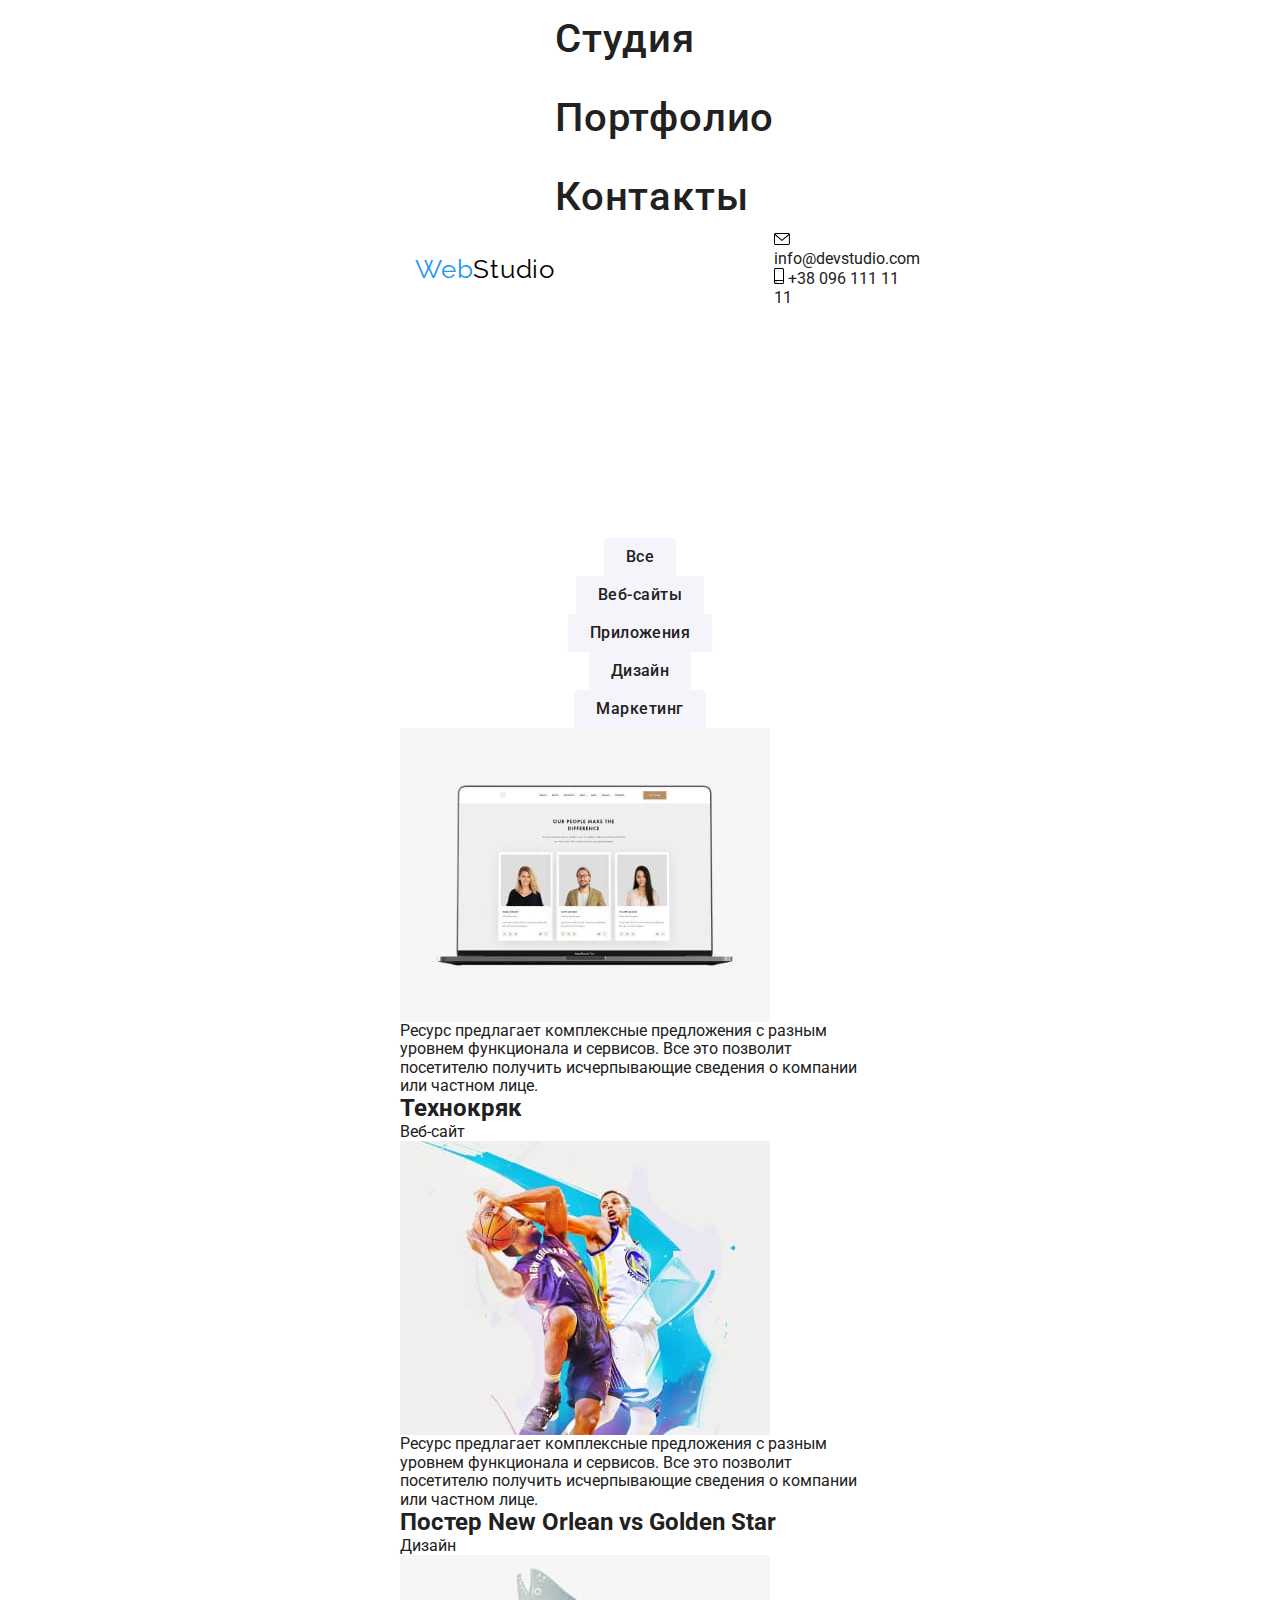
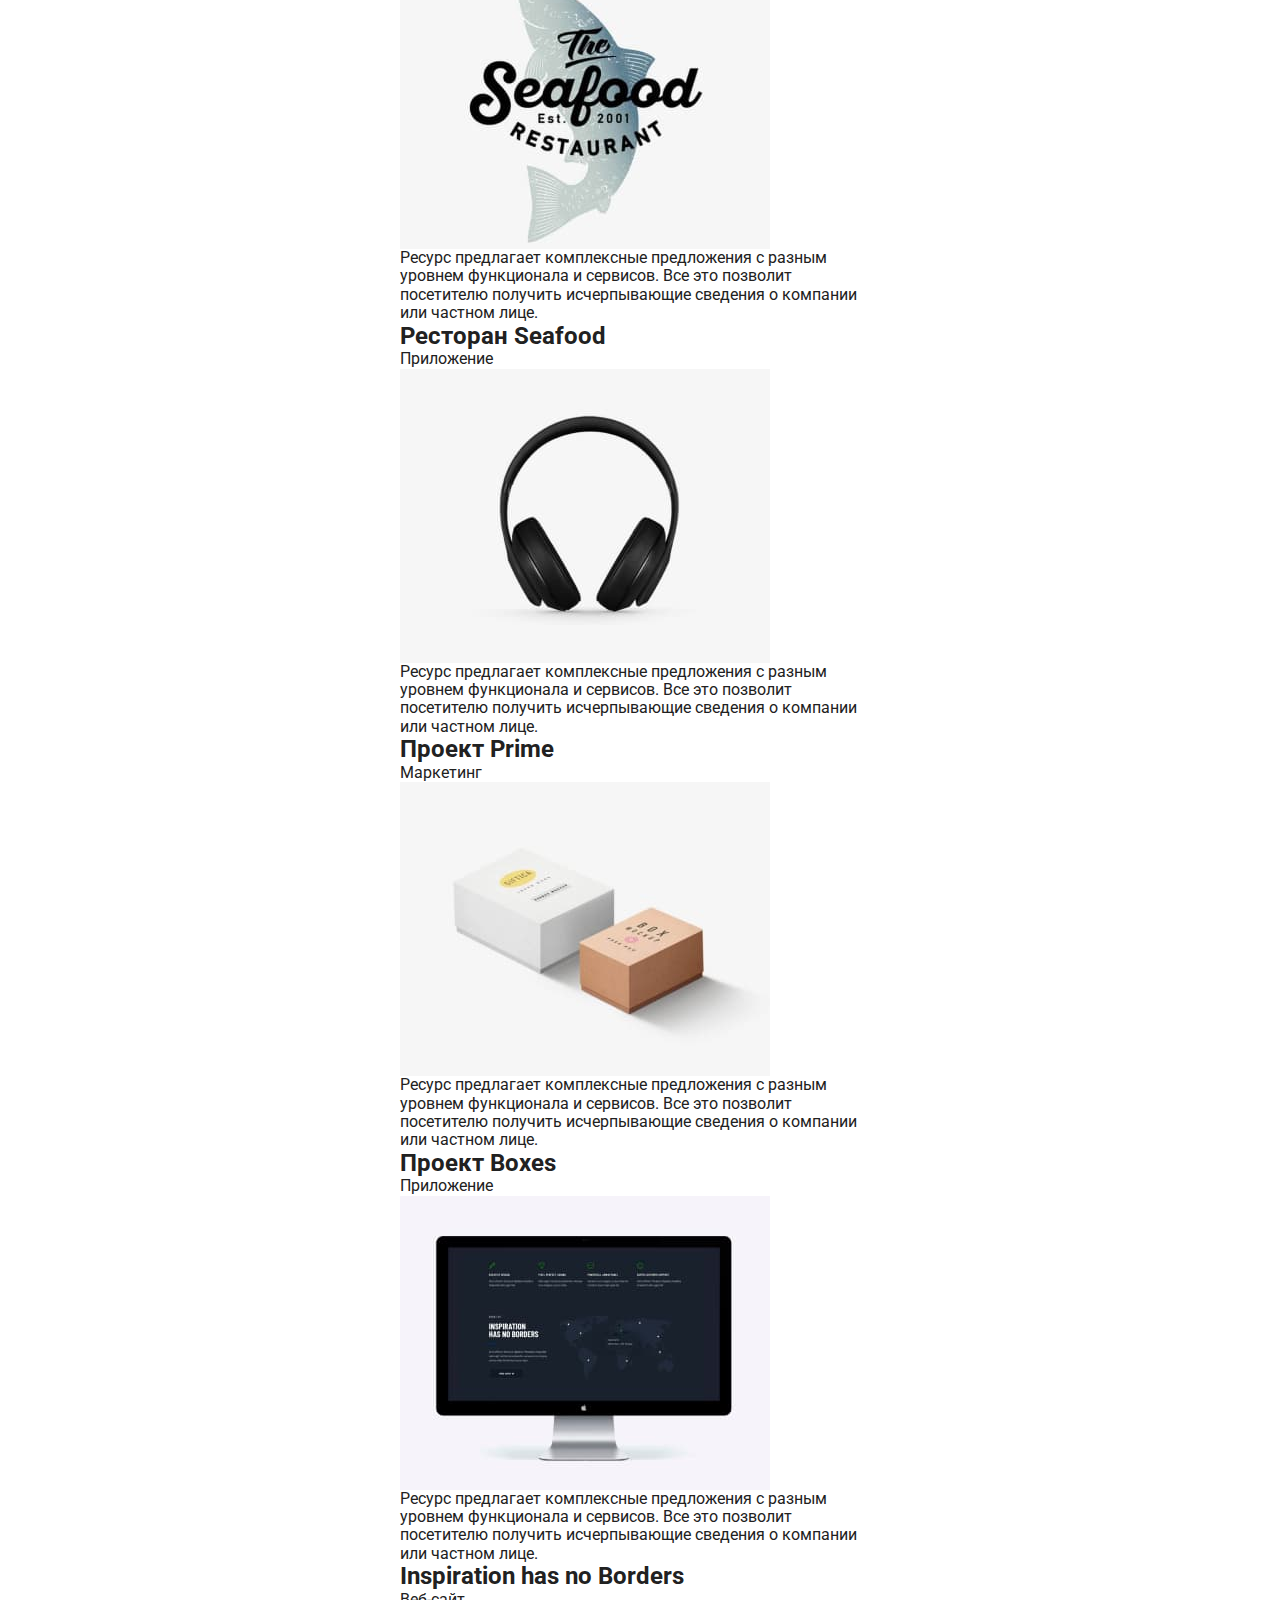
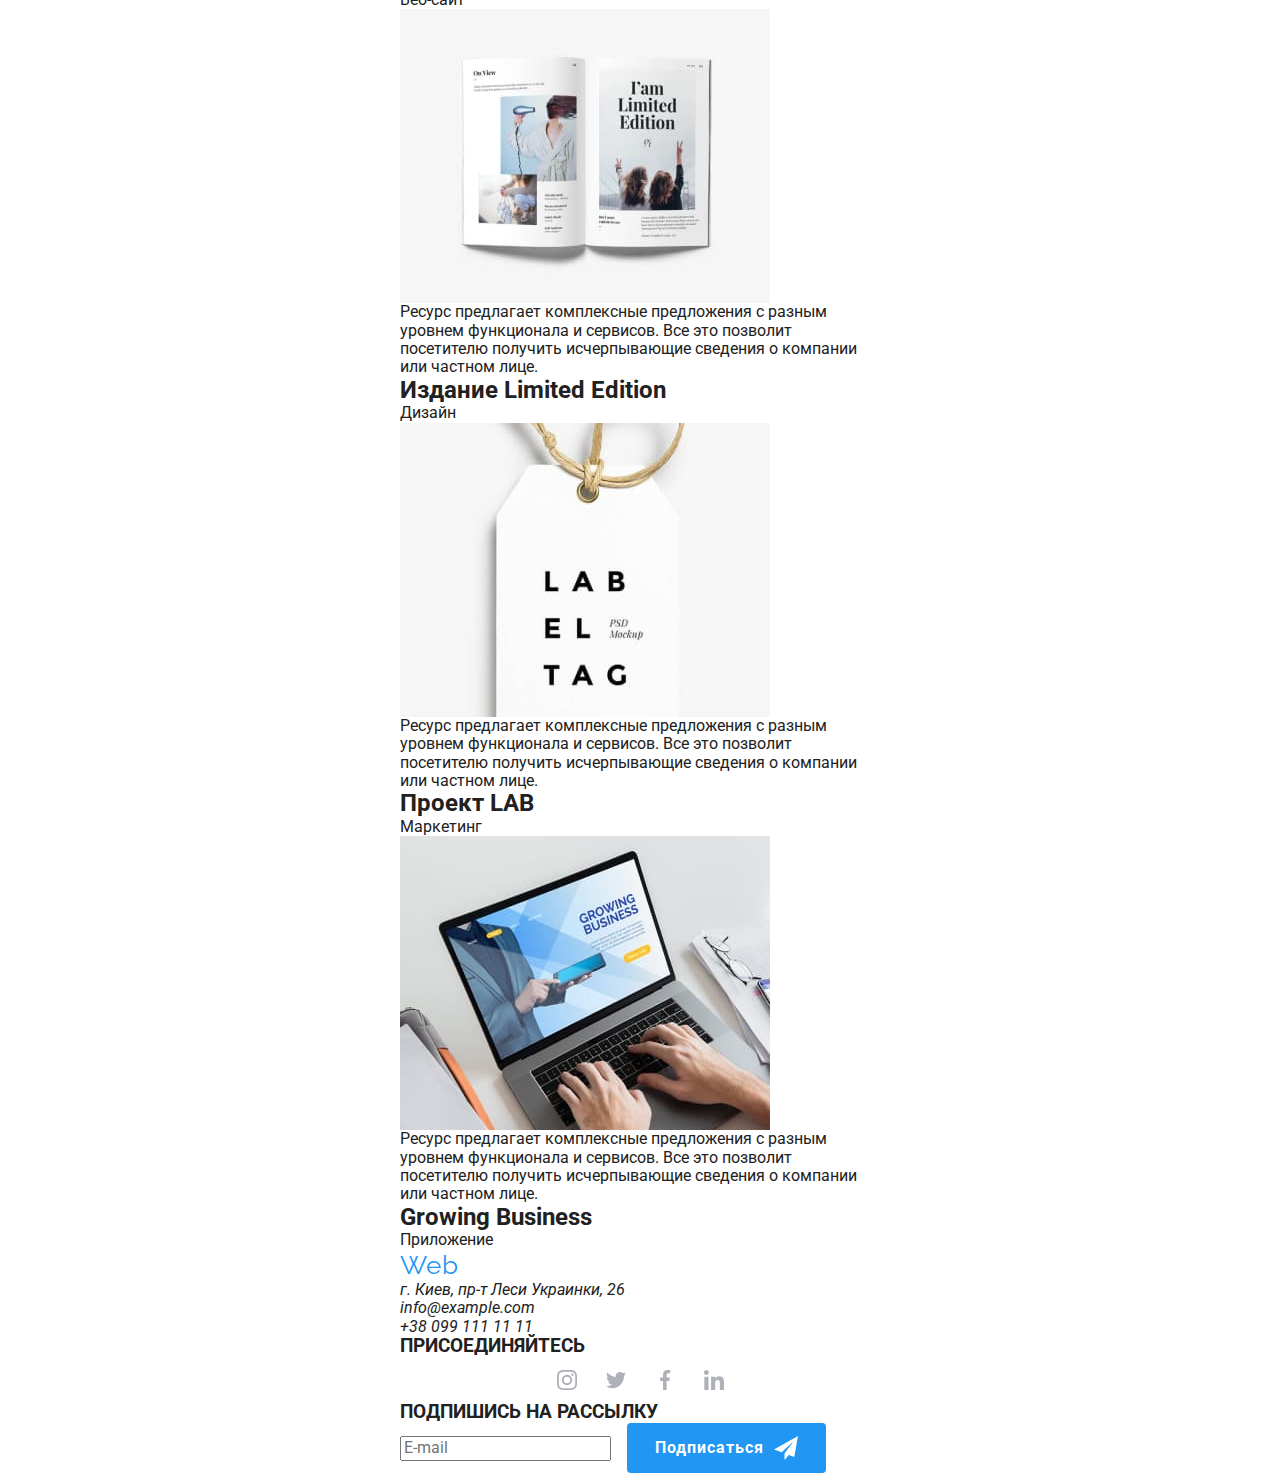
==== portfolio.html @ 907aae22 "Скопированы фалы из дз 7" ====
<!DOCTYPE html>
<html lang="en">

<head>
  <meta charset="UTF-8" />
  <meta http-equiv="X-UA-Compatible" content="IE=edge" />
  <meta name="viewport" content="width=device-width, initial-scale=1.0" />
  <title>Document</title>
  <link rel="preconnect" href="https://fonts.googleapis.com" />
  <link rel="preconnect" href="https://fonts.gstatic.com" crossorigin />
  <link href="https://fonts.googleapis.com/css2?family=Raleway:wght@700&family=Roboto:wght@400;500;700;900&display=swap"
    rel="stylesheet" />
  <link rel="stylesheet"
    href="https://cdnjs.cloudflare.com/ajax/libs/modern-normalize/1.1.0/modern-normalize.min.css" />
  <link rel="stylesheet" href="./css/main.min.css" />
</head>

<body>
  <header class="header">
    <div class="header__container container">
      <a href="" class="logo header__logo">Web<span class="logo__studio">Studio</span></a>
      <nav class="main-nav">
        <ul class="main-nav__list">
          <li class="main-nav__item">
            <a class="main-nav__link" href="./index.html">Студия</a>
          </li>
          <li class="main-nav__item">
            <a class="main-nav__link main-nav__link--current" href="">Портфолио</a>
          </li>
          <li class="main-nav__item">
            <a class="main-nav__link" href="">Контакты</a>
          </li>
        </ul>
      </nav>

      <ul class="header-contact">
        <li class="header-contact__item">
          <a href="mailto:info@devstudio.com" class="header-contact__link">
            <svg class="header-contact__icon" width="16" height="12">
              <use href="./images/symbol-defs.svg#icon-letter"></use>
            </svg>
            info@devstudio.com</a>
        </li>
        <li class="header-contact__item">
          <a href="tel:+380961111111" class="header-contact__link"><svg class="header-contact__icon" width="10"
              height="16">
              <use href="./images/symbol-defs.svg#icon-phone"></use>
            </svg>
            +38 096 111 11 11</a>
        </li>
      </ul>
    </div>
  </header>
  <main>
    <!-- Секция проекты -->
    <section class="projects">
      <div class="container">
        <ul class="projects__filter">
          <li class="filter__item">
            <button class="filter__button button">Все</button>
          </li>
          <li class="filter__item">
            <button class="filter__button button">Веб-сайты</button>
          </li>
          <li class="filter__item">
            <button class="filter__button button">Приложения</button>
          </li>
          <li class="filter__item">
            <button class="filter__button button">Дизайн</button>
          </li>
          <li class="filter__item">
            <button class="filter__button button">Маркетинг</button>
          </li>
        </ul>
        <ul class="projects__list">
          <li class="projects__card">
            <div class="projects__box-image">
              <img src="./images/img.jpg" alt="карточки на ноутбуке" />
              <div class="projects__hidden-box">
                <p class="projects__hidden-text">
                  Ресурс предлагает комплексные предложения с разным уровнем
                  функционала и сервисов. Все это позволит посетителю получить
                  исчерпывающие сведения о компании или частном лице.
                </p>
              </div>
            </div>
            <div class="projects__box-descriptions">
              <h2 class="projects__title">Технокряк</h2>
              <p class="projects__text">Веб-сайт</p>
            </div>
          </li>
          <li class="projects__card">
            <div class="projects__box-image">
              <img src="./images/img-1.jpg" alt="баскетболисты" />
              <div class="projects__hidden-box">
                <p class="projects__hidden-text">
                  Ресурс предлагает комплексные предложения с разным уровнем
                  функционала и сервисов. Все это позволит посетителю получить
                  исчерпывающие сведения о компании или частном лице.
                </p>
              </div>
            </div>
            <div class="projects__box-descriptions">
              <h2 class="projects__title">
                Постер New Orlean vs Golden Star
              </h2>
              <p class="projects__text">Дизайн</p>
            </div>
          </li>
          <li class="projects__card">
            <div class="projects__box-image">
              <img src="./images/img-2.jpg" alt="логотип с рыбой" />
              <div class="projects__hidden-box">
                <p class="projects__hidden-text">
                  Ресурс предлагает комплексные предложения с разным уровнем
                  функционала и сервисов. Все это позволит посетителю получить
                  исчерпывающие сведения о компании или частном лице.
                </p>
              </div>
            </div>
            <div class="projects__box-descriptions">
              <h2 class="projects__title">Ресторан Seafood</h2>
              <p class="projects__text">Приложение</p>
            </div>
          </li>
          <li class="projects__card">
            <div class="projects__box-image">
              <img src="./images/img-3.jpg" alt="наушники" />
              <div class="projects__hidden-box">
                <p class="projects__hidden-text">
                  Ресурс предлагает комплексные предложения с разным уровнем
                  функционала и сервисов. Все это позволит посетителю получить
                  исчерпывающие сведения о компании или частном лице.
                </p>
              </div>
            </div>
            <div class="projects__box-descriptions">
              <h2 class="projects__title">Проект Prime</h2>
              <p class="projects__text">Маркетинг</p>
            </div>
          </li>
          <li class="projects__card">
            <div class="projects__box-image">
              <img src="./images/img-4.jpg" alt="коробочки" />
              <div class="projects__hidden-box">
                <p class="projects__hidden-text">
                  Ресурс предлагает комплексные предложения с разным уровнем
                  функционала и сервисов. Все это позволит посетителю получить
                  исчерпывающие сведения о компании или частном лице.
                </p>
              </div>
            </div>
            <div class="projects__box-descriptions">
              <h2 class="projects__title">Проект Boxes</h2>
              <p class="projects__text">Приложение</p>
            </div>
          </li>
          <li class="projects__card">
            <div class="projects__box-image">
              <img src="./images/img-5.jpg" alt="монитор компьютера" />
              <div class="projects__hidden-box">
                <p class="projects__hidden-text">
                  Ресурс предлагает комплексные предложения с разным уровнем
                  функционала и сервисов. Все это позволит посетителю получить
                  исчерпывающие сведения о компании или частном лице.
                </p>
              </div>
            </div>
            <div class="projects__box-descriptions">
              <h2 class="projects__title">Inspiration has no Borders</h2>
              <p class="projects__text">Веб-сайт</p>
            </div>
          </li>
          <li class="projects__card">
            <div class="projects__box-image">
              <img src="./images/img-6.jpg" alt="журнал" />
              <div class="projects__hidden-box">
                <p class="projects__hidden-text">
                  Ресурс предлагает комплексные предложения с разным уровнем
                  функционала и сервисов. Все это позволит посетителю получить
                  исчерпывающие сведения о компании или частном лице.
                </p>
              </div>
            </div>
            <div class="projects__box-descriptions">
              <h2 class="projects__title">Издание Limited Edition</h2>
              <p class="projects__text">Дизайн</p>
            </div>
          </li>
          <li class="projects__card">
            <div class="projects__box-image">
              <img src="./images/img-7.jpg" alt="кулон" />
              <div class="projects__hidden-box">
                <p class="projects__hidden-text">
                  Ресурс предлагает комплексные предложения с разным уровнем
                  функционала и сервисов. Все это позволит посетителю получить
                  исчерпывающие сведения о компании или частном лице.
                </p>
              </div>
            </div>
            <div class="projects__box-descriptions">
              <h2 class="projects__title">Проект LAB</h2>
              <p class="projects__text">Маркетинг</p>
            </div>
          </li>
          <li class="projects__card">
            <div class="projects__box-image">
              <img src="./images/img-8.jpg" alt="ноутбук" />
              <div class="projects__hidden-box">
                <p class="projects__hidden-text">
                  Ресурс предлагает комплексные предложения с разным уровнем
                  функционала и сервисов. Все это позволит посетителю получить
                  исчерпывающие сведения о компании или частном лице.
                </p>
              </div>
            </div>
            <div class="projects__box-descriptions">
              <h2 class="projects__title">Growing Business</h2>
              <p class="projects__text">Приложение</p>
            </div>
          </li>
        </ul>
      </div>
    </section>
  </main>
  <footer class="footer">
    <div class="footer__container container">
      <div class="adress-block">
        <a href="" class="logo footer__logo">Web<span class="logo__studio">Studio</span></a>
        <address class="footer__address address">
          <ul class="address__list">
            <li class="address__item">
              <a class="address__link-street" href="">г. Киев, пр-т Леси Украинки, 26
              </a>
            </li>
            <li class="address__item">
              <a class="address__link-mail" href="mailto:info@example.com">info@example.com</a>
            </li>
            <li class="address__item">
              <a class="address__link-telephon" href="tel:+38 099 111 11 11">+38 099 111 11 11</a>
            </li>
          </ul>
        </address>
      </div>

      <div class="media-block">
        <h3 class="footer__title">ПРИСОЕДИНЯЙТЕСЬ</h3>
        <ul class="footer__social-media social-media">
          <li class="social-media__item">
            <a href="" class="social-media__link">
              <svg class="social-media__icon">
                <use href="./images/symbol-defs.svg#icon-instagram"></use>
              </svg>
            </a>
          </li>
          <li class="social-media__item">
            <a href="" class="social-media__link">
              <svg class="social-media__icon">
                <use href="./images/symbol-defs.svg#icon-twitter"></use>
              </svg>
            </a>
          </li>
          <li class="social-media__item">
            <a href="" class="social-media__link">
              <svg class="social-media__icon">
                <use href="./images/symbol-defs.svg#icon-facebook"></use>
              </svg>
            </a>
          </li>
          <li class="social-media__item">
            <a href="" class="social-media__link">
              <svg class="social-media__icon">
                <use href="./images/symbol-defs.svg#icon-linkedin"></use>
              </svg>
            </a>
          </li>
        </ul>
      </div>

      <form class="footer__subscription subscription">
        <h3 class="subscription__title">ПОДПИШИСЬ НА РАССЫЛКУ</h3>
        <label>
          <input class="subscription__field" name="mail-footer" type="mail" placeholder="E-mail" />
        </label>
        <button class="footer__button subscription__button button" type="button">
          <span class="button__text">Подписаться</span>
        </button>
      </form>
    </div>
  </footer>
</body>

</html>
---- css/main.min.css ----
h1,h2,h3,p,ul{margin:0;padding:0}ul{list-style-type:none}img{display:block;max-width:100%;height:auto}a{color:currentColor;text-decoration:none}body{font-family:'Roboto', sans-serif;color:#212121;background-color:#fff}.logo{display:block;font-family:'Raleway', sans-serif;color:#2196f3;font-size:26px;line-height:1.2;letter-spacing:0.03em}.header__logo .logo__studio{color:#000}.footer__logo .logo__studio{color:#fff}.button{display:block;-webkit-box-align:center;-ms-flex-align:center;align-items:center;margin-left:auto;margin-right:auto;border:none;border-radius:4px;background-color:#2196f3;color:#fff;font-family:inherit;text-align:center;font-weight:700;font-size:16px;line-height:1.87;letter-spacing:0.06em;cursor:pointer}.hero__button{padding:10px 32px}.footer__button{margin-left:12px;display:inline-block;padding:10px 28px}.footer__button .button__text{display:-webkit-box;display:-ms-flexbox;display:flex;-webkit-box-align:center;-ms-flex-align:center;align-items:center}.footer__button .button__text::after{content:'';width:24px;height:24px;background-image:url(../images/icon-send.svg);background-position:center;background-size:contain;margin-left:10px}.filter__button{padding:6px 22px;background-color:#f5f4fa;color:#212121;font-weight:500;font-size:16px;line-height:1.62;letter-spacing:0.03em;-webkit-transition:color 250ms cubic-bezier(0.4, 0, 0.2, 1),background-color 250ms cubic-bezier(0.4, 0, 0.2, 1);transition:color 250ms cubic-bezier(0.4, 0, 0.2, 1),background-color 250ms cubic-bezier(0.4, 0, 0.2, 1)}.filter__button:hover,.filter__button:focus{background-color:#2196f3;color:#fff;-webkit-box-shadow:0px 3px 1px rgba(0,0,0,0.1),0px 1px 2px rgba(0,0,0,0.08),0px 2px 2px rgba(0,0,0,0.12);box-shadow:0px 3px 1px rgba(0,0,0,0.1),0px 1px 2px rgba(0,0,0,0.08),0px 2px 2px rgba(0,0,0,0.12)}.modal__close-button{position:absolute;top:8px;right:8px;width:30px;height:30px;margin:0;border:none;cursor:pointer;border-radius:50%;background-color:initial;border:1px solid rgba(0,0,0,0.1)}.modal__close-button:hover,.modal__close-button:focus{fill:#2196f3}.modal__close-button .close-button__icon{position:absolute;position:absolute;left:50%;top:50%;-webkit-transform:translate(-50%, -50%);transform:translate(-50%, -50%);fill:var(--black-text-colore);width:11px;height:11px;-webkit-transition:fill 250ms cubic-bezier(0.4, 0, 0.2, 1);transition:fill 250ms cubic-bezier(0.4, 0, 0.2, 1)}.agreement__button{margin:0 auto;margin-top:30px;padding:10px 55px}.social-media{display:-webkit-box;display:-ms-flexbox;display:flex;-webkit-box-pack:center;-ms-flex-pack:center;justify-content:center}.social-media__item:not(:last-child){margin-right:5px}.social-media__link{display:-webkit-box;display:-ms-flexbox;display:flex;width:44px;height:44px;-webkit-box-align:center;-ms-flex-align:center;align-items:center;-webkit-box-pack:center;-ms-flex-pack:center;justify-content:center;border-radius:50%;fill:#afb1b8;-webkit-transition:background-color 250ms cubic-bezier(0.4, 0, 0.2, 1),fill 250ms cubic-bezier(0.4, 0, 0.2, 1);transition:background-color 250ms cubic-bezier(0.4, 0, 0.2, 1),fill 250ms cubic-bezier(0.4, 0, 0.2, 1)}.social-media__link:hover{fill:white;background-color:#2196f3}.social-media__icon{width:20px;height:20px}.footer__social-media .social-media__link{background-color:rgba(255,255,255,0.1)}.footer__social-media .social-media__link:hover{background-color:#2196f3}.container{position:relative;max-width:480px;margin:0 auto}.header__button{position:relative;padding:0;margin:0;display:-webkit-box;display:-ms-flexbox;display:flex;border-radius:0;border:none;background-color:initial;z-index:20}.header__button .button__cross{display:none}.header__button--is-open .button__cross{display:block;position:absolute}.header__button--is-open .button__burger{display:none}.header__container{padding:16px 15px;display:-webkit-box;display:-ms-flexbox;display:flex;-webkit-box-align:center;-ms-flex-align:center;align-items:center;-webkit-box-pack:justify;-ms-flex-pack:justify;justify-content:space-between}.header__menu{position:absolute;background-color:#fff;top:0;left:0;bottom:0;width:100%;height:796px;z-index:10;display:none;padding:48px 40px}.header__menu--is-open{display:block}.main-nav__link{font-weight:500;font-size:40px;line-height:1.17;text-align:center;letter-spacing:0.02em}.main-nav__link:hover{color:#2196f3}.header__contacts{display:-webkit-box;display:-ms-flexbox;display:flex;-webkit-box-orient:vertical;-webkit-box-direction:reverse;-ms-flex-direction:column-reverse;flex-direction:column-reverse}.contacts__item:last-child{font-weight:500;font-size:34px;line-height:1.17;letter-spacing:0.02em;color:#2196f3}.contacts__item:last-child .contacts__icon{display:none}.contacts__item:first-child{margin-top:32px;font-weight:500;font-size:24px;line-height:1.16;letter-spacing:0.02em;color:#757575}.contacts__item:first-child .contacts__icon{display:none}.main-nav__item:not(:last-child){margin-bottom:32px}.main-nav__item:last-child{margin-bottom:302px}.header__media{display:-webkit-box;display:-ms-flexbox;display:flex;-webkit-box-pack:justify;-ms-flex-pack:justify;justify-content:space-between;-ms-flex-wrap:wrap;flex-wrap:wrap}.header__media .media__item{display:-webkit-box;display:-ms-flexbox;display:flex;-webkit-box-align:center;-ms-flex-align:center;align-items:center;margin-top:64px;font-weight:500;font-size:18px;line-height:22px;letter-spacing:0.02em;color:#2196f3}.header__media .media__item::after{display:inline-block;content:'';width:1px;height:22px;background-color:#2196f3;margin-left:10px}.hero__container{background-image:-webkit-gradient(linear, left top, right top, from(rgba(47,48,58,0.4)), to(rgba(47,48,58,0.4))),url(../../images/hero.jpg);background-image:linear-gradient(to right, rgba(47,48,58,0.4), rgba(47,48,58,0.4)),url(../../images/hero.jpg);background-position:center;background-size:cover;background-repeat:no-repeat;padding-bottom:118px}.hero__container .hero__title{padding-top:118px;padding-bottom:30px;font-weight:900;font-size:26px;line-height:42px;text-align:center;letter-spacing:0.06em;text-transform:uppercase;color:#ffffff}
/*# sourceMappingURL=main.min.css.map */
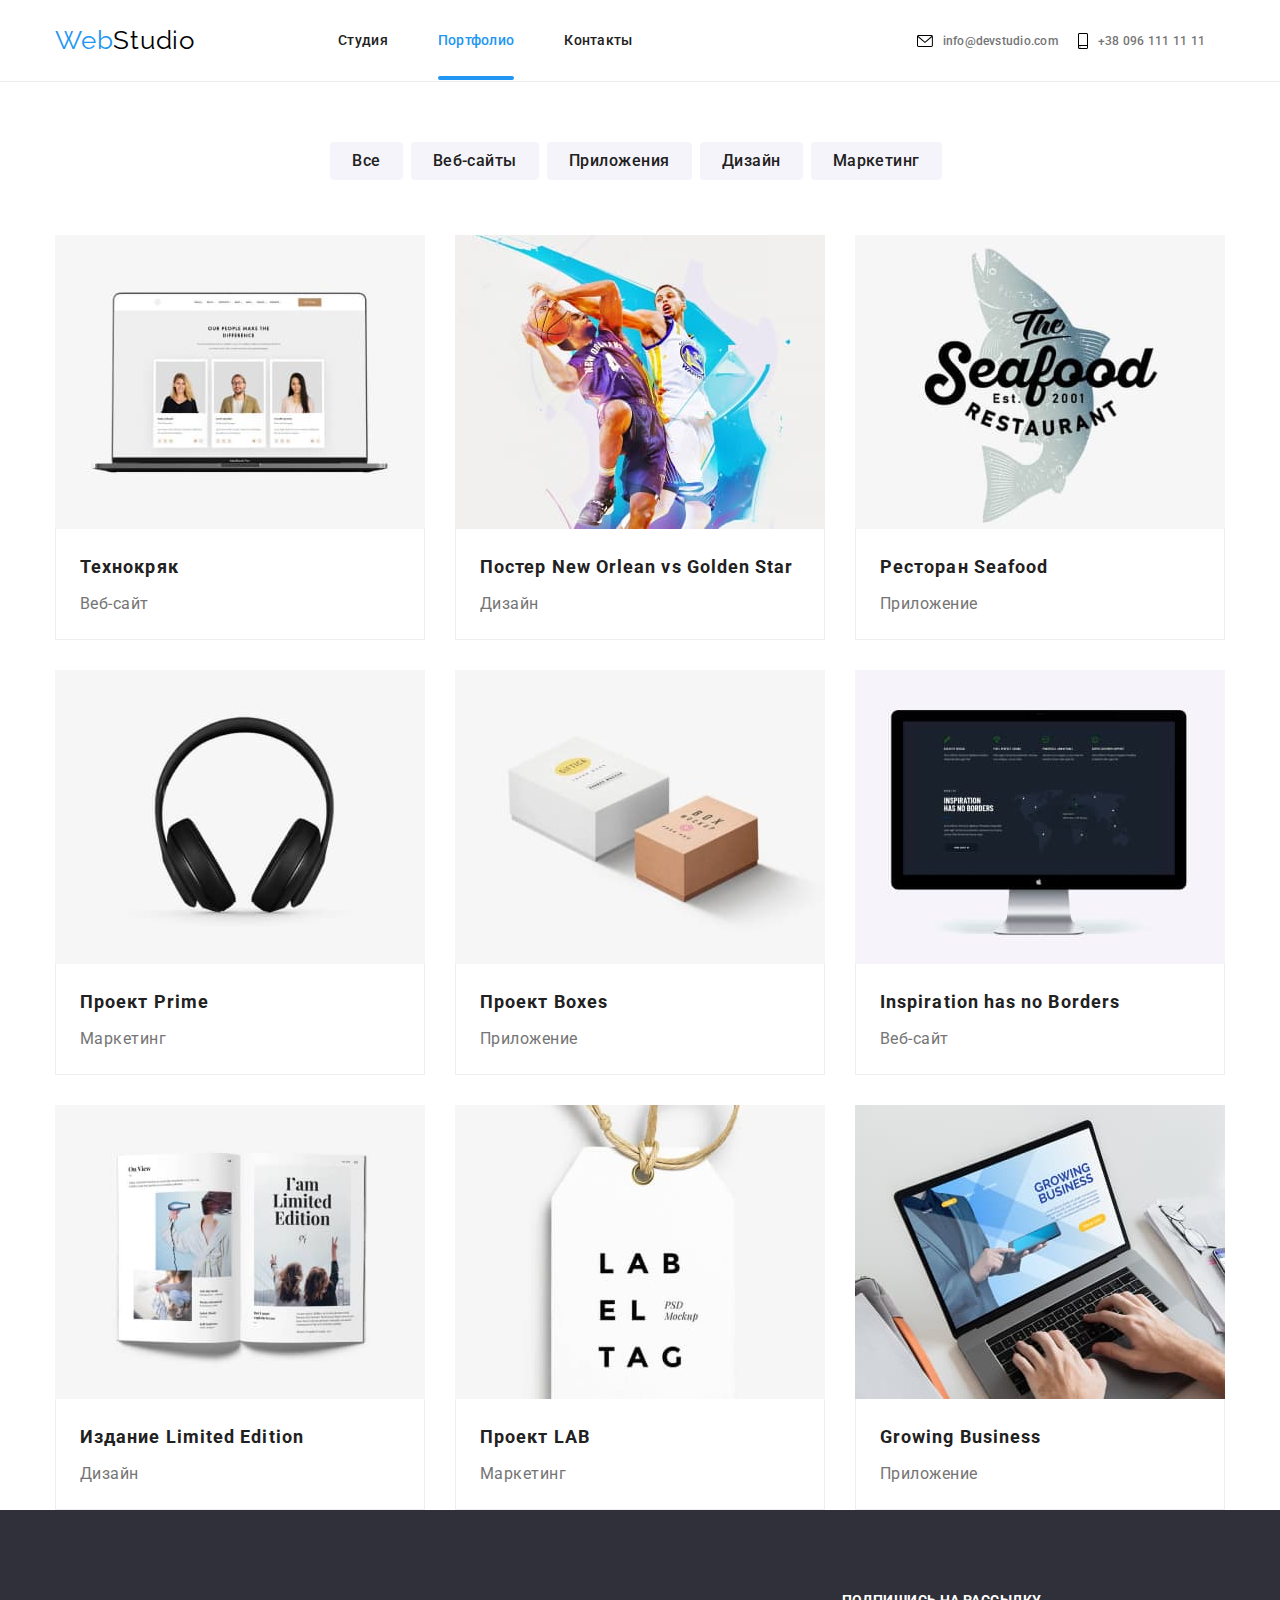
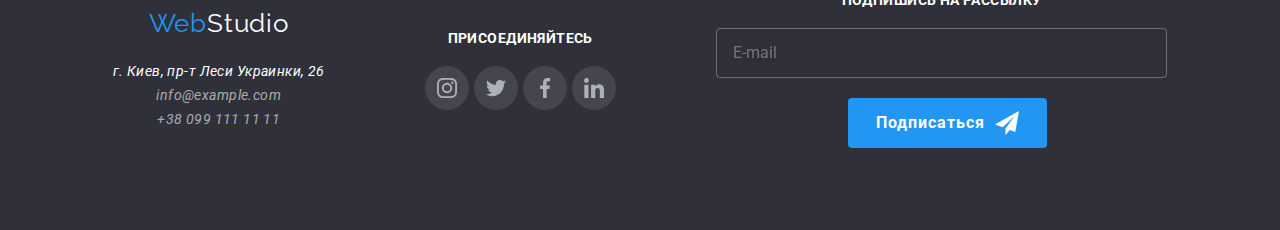
==== commit 47c828e0: "Переделан под адаптив, иправлены ошибки валидатора" ====
--- a/portfolio.html
+++ b/portfolio.html
@@ -18,37 +18,54 @@
 <body>
   <header class="header">
     <div class="header__container container">
-      <a href="" class="logo header__logo">Web<span class="logo__studio">Studio</span></a>
-      <nav class="main-nav">
-        <ul class="main-nav__list">
-          <li class="main-nav__item">
-            <a class="main-nav__link" href="./index.html">Студия</a>
-          </li>
-          <li class="main-nav__item">
-            <a class="main-nav__link main-nav__link--current" href="">Портфолио</a>
-          </li>
-          <li class="main-nav__item">
-            <a class="main-nav__link" href="">Контакты</a>
+      <div class="header__box">
+        <a href="" class="logo header__logo">Web<span class="logo__studio">Studio</span></a>
+        <button class="header__button " type="button" data-menu-button>
+          <svg class="button__icon" width="40" height="40">
+            <use class="button__burger" href=".//images/symbol-defs.svg#icon-burger"></use>
+            <use class="button__cross" href=".//images/symbol-defs.svg#icon-cross"></use>
+          </svg>
+        </button>
+      </div>
+      <div class="header__menu" data-menu>
+        <nav class="main-nav">
+          <ul class="main-nav__list">
+            <li class="main-nav__item">
+              <a class="main-nav__link " href="./index.html">Студия</a>
+            </li>
+            <li class="main-nav__item">
+              <a class="main-nav__link main-nav__link--current" href="./portfolio.html">Портфолио</a>
+            </li>
+            <li class="main-nav__item">
+              <a class="main-nav__link" href="">Контакты</a>
+            </li>
+          </ul>
+        </nav>
+
+        <ul class="header__contacts contacts">
+          <li class="contacts__item">
+            <a href="mailto:info@devstudio.com" class="contacts__link">
+              <svg class="contacts__icon" width="16" height="12">
+                <use href="./images/symbol-defs.svg#icon-letter"></use>
+              </svg>
+              info@devstudio.com</a>
+          </li>
+          <li class="contacts__item">
+            <a href="tel:+380961111111" class="contacts__link">
+              <svg class="contacts__icon" width="10" height="16">
+                <use href="./images/symbol-defs.svg#icon-phone"></use>
+              </svg>
+              +38 096 111 11 11</a>
           </li>
         </ul>
-      </nav>
-
-      <ul class="header-contact">
-        <li class="header-contact__item">
-          <a href="mailto:info@devstudio.com" class="header-contact__link">
-            <svg class="header-contact__icon" width="16" height="12">
-              <use href="./images/symbol-defs.svg#icon-letter"></use>
-            </svg>
-            info@devstudio.com</a>
-        </li>
-        <li class="header-contact__item">
-          <a href="tel:+380961111111" class="header-contact__link"><svg class="header-contact__icon" width="10"
-              height="16">
-              <use href="./images/symbol-defs.svg#icon-phone"></use>
-            </svg>
-            +38 096 111 11 11</a>
-        </li>
-      </ul>
+
+        <ul class="header__media media">
+          <li class="media__item"><a href="">Instagram</a></li>
+          <li class="media__item"><a href="">Twitter</a></li>
+          <li class="media__item"><a href="">Facebook</a></li>
+          <li class="media__item"><a href="">Linkedin</a></li>
+        </ul>
+      </div>
     </div>
   </header>
   <main>
@@ -75,7 +92,19 @@
         <ul class="projects__list">
           <li class="projects__card">
             <div class="projects__box-image">
-              <img src="./images/img.jpg" alt="карточки на ноутбуке" />
+              <picture>
+                <source
+                  srcset="./images/totalPhotoPorfolio/img-desktop.jpg 1x, ./images/totalPhotoPorfolio/img-desktop@2x.jpg 2x"
+                  media="(min-width: 1200px)" />
+                <source
+                  srcset="./images/totalPhotoPorfolio/img-tablet.jpg 1x, ./images/totalPhotoPorfolio/img-tablet@2x.jpg 2x"
+                  media="(min-width: 768px)" />
+                <source
+                  srcset="./images/totalPhotoPorfolio/img-mob.jpg 1x, ./images/totalPhotoPorfolio/img-mob@2x.jpg 2x"
+                  media="(min-width: 480px)" />
+                <img class="projects__image" src="./images/totalPhotoPorfolio/img-desktop.jpg"
+                  alt="карточки на ноутбуке" />
+              </picture>
               <div class="projects__hidden-box">
                 <p class="projects__hidden-text">
                   Ресурс предлагает комплексные предложения с разным уровнем
@@ -91,7 +120,19 @@
           </li>
           <li class="projects__card">
             <div class="projects__box-image">
-              <img src="./images/img-1.jpg" alt="баскетболисты" />
+              <picture>
+                <source
+                  srcset="./images/totalPhotoPorfolio/img-desktop-1.jpg 1x, ./images/totalPhotoPorfolio/img-desktop-1@2x.jpg 2x"
+                  media="(min-width: 1200px)" />
+                <source
+                  srcset="./images/totalPhotoPorfolio/img-tablet-1.jpg 1x, ./images/totalPhotoPorfolio/img-tablet-1@2x.jpg 2x"
+                  media="(min-width: 768px)" />
+                <source
+                  srcset="./images/totalPhotoPorfolio/img-mob-1.jpg 1x, ./images/totalPhotoPorfolio/img-mob-1@2x.jpg 2x"
+                  media="(min-width: 480px)" />
+                <img class="projects__image" src="./images/totalPhotoPorfolio/img-desktop-1.jpg" alt="баскетболисты" />
+              </picture>
+
               <div class="projects__hidden-box">
                 <p class="projects__hidden-text">
                   Ресурс предлагает комплексные предложения с разным уровнем
@@ -109,7 +150,20 @@
           </li>
           <li class="projects__card">
             <div class="projects__box-image">
-              <img src="./images/img-2.jpg" alt="логотип с рыбой" />
+              <picture>
+                <source
+                  srcset="./images/totalPhotoPorfolio/img-desktop-2.jpg 1x, ./images/totalPhotoPorfolio/img-desktop-2@2x.jpg 2x"
+                  media="(min-width: 1200px)" />
+                <source
+                  srcset="./images/totalPhotoPorfolio/img-tablet-2.jpg 1x, ./images/totalPhotoPorfolio/img-tablet-2@2x.jpg 2x"
+                  media="(min-width: 768px)" />
+                <source
+                  srcset="./images/totalPhotoPorfolio/img-mob-2.jpg 1x, ./images/totalPhotoPorfolio/img-mob-2@2x.jpg 2x"
+                  media="(min-width: 480px)" />
+                <img class="projects__image" src="./images/totalPhotoPorfolio/img-desktop-2.jpg"
+                  alt="логотип с рыбой" />
+              </picture>
+
               <div class="projects__hidden-box">
                 <p class="projects__hidden-text">
                   Ресурс предлагает комплексные предложения с разным уровнем
@@ -125,7 +179,19 @@
           </li>
           <li class="projects__card">
             <div class="projects__box-image">
-              <img src="./images/img-3.jpg" alt="наушники" />
+              <picture>
+                <source
+                  srcset="./images/totalPhotoPorfolio/img-desktop-3.jpg 1x, ./images/totalPhotoPorfolio/img-desktop-3@2x.jpg 2x"
+                  media="(min-width: 1200px)" />
+                <source
+                  srcset="./images/totalPhotoPorfolio/img-tablet-3.jpg 1x, ./images/totalPhotoPorfolio/img-tablet-3@2x.jpg 2x"
+                  media="(min-width: 768px)" />
+                <source
+                  srcset="./images/totalPhotoPorfolio/img-mob-3.jpg 1x, ./images/totalPhotoPorfolio/img-mob-3@2x.jpg 2x"
+                  media="(min-width: 480px)" />
+                <img class="projects__image" src="./images/totalPhotoPorfolio/img-desktop-3.jpg" alt="наушники" />
+              </picture>
+
               <div class="projects__hidden-box">
                 <p class="projects__hidden-text">
                   Ресурс предлагает комплексные предложения с разным уровнем
@@ -141,7 +207,18 @@
           </li>
           <li class="projects__card">
             <div class="projects__box-image">
-              <img src="./images/img-4.jpg" alt="коробочки" />
+              <picture>
+                <source
+                  srcset="./images/totalPhotoPorfolio/img-desktop-4.jpg 1x, ./images/totalPhotoPorfolio/img-desktop-4@2x.jpg 2x"
+                  media="(min-width: 1200px)" />
+                <source
+                  srcset="./images/totalPhotoPorfolio/img-tablet-4.jpg 1x, ./images/totalPhotoPorfolio/img-tablet-4@2x.jpg 2x"
+                  media="(min-width: 768px)" />
+                <source
+                  srcset="./images/totalPhotoPorfolio/img-mob-4.jpg 1x, ./images/totalPhotoPorfolio/img-mob-4@2x.jpg 2x"
+                  media="(min-width: 480px)" />
+                <img class="projects__image" src="./images/totalPhotoPorfolio/img-desktop-4.jpg" alt="коробочки" />
+              </picture>
               <div class="projects__hidden-box">
                 <p class="projects__hidden-text">
                   Ресурс предлагает комплексные предложения с разным уровнем
@@ -157,7 +234,19 @@
           </li>
           <li class="projects__card">
             <div class="projects__box-image">
-              <img src="./images/img-5.jpg" alt="монитор компьютера" />
+              <picture>
+                <source
+                  srcset="./images/totalPhotoPorfolio/img-desktop-5.jpg 1x, ./images/totalPhotoPorfolio/img-desktop-5@2x.jpg 2x"
+                  media="(min-width: 1200px)" />
+                <source
+                  srcset="./images/totalPhotoPorfolio/img-tablet-5.jpg 1x, ./images/totalPhotoPorfolio/img-tablet-5@2x.jpg 2x"
+                  media="(min-width: 768px)" />
+                <source
+                  srcset="./images/totalPhotoPorfolio/img-mob-5.jpg 1x, ./images/totalPhotoPorfolio/img-mob-5@2x.jpg 2x"
+                  media="(min-width: 480px)" />
+                <img class="projects__image" src="./images/totalPhotoPorfolio/img-desktop-5.jpg"
+                  alt="монитор компьютера" />
+              </picture>
               <div class="projects__hidden-box">
                 <p class="projects__hidden-text">
                   Ресурс предлагает комплексные предложения с разным уровнем
@@ -173,7 +262,18 @@
           </li>
           <li class="projects__card">
             <div class="projects__box-image">
-              <img src="./images/img-6.jpg" alt="журнал" />
+              <picture>
+                <source
+                  srcset="./images/totalPhotoPorfolio/img-desktop-6.jpg 1x, ./images/totalPhotoPorfolio/img-desktop-6@2x.jpg 2x"
+                  media="(min-width: 1200px)" />
+                <source
+                  srcset="./images/totalPhotoPorfolio/img-tablet-6.jpg 1x, ./images/totalPhotoPorfolio/img-tablet-6@2x.jpg 2x"
+                  media="(min-width: 768px)" />
+                <source
+                  srcset="./images/totalPhotoPorfolio/img-mob-6.jpg 1x, ./images/totalPhotoPorfolio/img-mob-6@2x.jpg 2x"
+                  media="(min-width: 480px)" />
+                <img class="projects__image" src="./images/totalPhotoPorfolio/img-desktop-6.jpg" alt="журнал" />
+              </picture>
               <div class="projects__hidden-box">
                 <p class="projects__hidden-text">
                   Ресурс предлагает комплексные предложения с разным уровнем
@@ -189,7 +289,18 @@
           </li>
           <li class="projects__card">
             <div class="projects__box-image">
-              <img src="./images/img-7.jpg" alt="кулон" />
+              <picture>
+                <source
+                  srcset="./images/totalPhotoPorfolio/img-desktop-7.jpg 1x, ./images/totalPhotoPorfolio/img-desktop-7@2x.jpg 2x"
+                  media="(min-width: 1200px)" />
+                <source
+                  srcset="./images/totalPhotoPorfolio/img-tablet-7.jpg 1x, ./images/totalPhotoPorfolio/img-tablet-7@2x.jpg 2x"
+                  media="(min-width: 768px)" />
+                <source
+                  srcset="./images/totalPhotoPorfolio/img-mob-7.jpg 1x, ./images/totalPhotoPorfolio/img-mob-7@2x.jpg 2x"
+                  media="(min-width: 480px)" />
+                <img class="projects__image" src="./images/totalPhotoPorfolio/img-desktop-7.jpg" alt="кулон" />
+              </picture>
               <div class="projects__hidden-box">
                 <p class="projects__hidden-text">
                   Ресурс предлагает комплексные предложения с разным уровнем
@@ -205,7 +316,18 @@
           </li>
           <li class="projects__card">
             <div class="projects__box-image">
-              <img src="./images/img-8.jpg" alt="ноутбук" />
+              <picture>
+                <source
+                  srcset="./images/totalPhotoPorfolio/img-desktop-8.jpg 1x, ./images/totalPhotoPorfolio/img-desktop-8@2x.jpg 2x"
+                  media="(min-width: 1200px)" />
+                <source
+                  srcset="./images/totalPhotoPorfolio/img-tablet-8.jpg 1x, ./images/totalPhotoPorfolio/img-tablet-8@2x.jpg 2x"
+                  media="(min-width: 768px)" />
+                <source
+                  srcset="./images/totalPhotoPorfolio/img-mob-8.jpg 1x, ./images/totalPhotoPorfolio/img-mob-8@2x.jpg 2x"
+                  media="(min-width: 480px)" />
+                <img class="projects__image" src="./images/totalPhotoPorfolio/img-desktop-8.jpg" alt="ноутбук" />
+              </picture>
               <div class="projects__hidden-box">
                 <p class="projects__hidden-text">
                   Ресурс предлагает комплексные предложения с разным уровнем
@@ -237,7 +359,7 @@
               <a class="address__link-mail" href="mailto:info@example.com">info@example.com</a>
             </li>
             <li class="address__item">
-              <a class="address__link-telephon" href="tel:+38 099 111 11 11">+38 099 111 11 11</a>
+              <a class="address__link-telephon" href="tel:+380991111111">+38 099 111 11 11</a>
             </li>
           </ul>
         </address>
@@ -280,7 +402,7 @@
       <form class="footer__subscription subscription">
         <h3 class="subscription__title">ПОДПИШИСЬ НА РАССЫЛКУ</h3>
         <label>
-          <input class="subscription__field" name="mail-footer" type="mail" placeholder="E-mail" />
+          <input class="subscription__field" name="mail-footer" type="email" placeholder="E-mail" />
         </label>
         <button class="footer__button subscription__button button" type="button">
           <span class="button__text">Подписаться</span>
@@ -288,6 +410,7 @@
       </form>
     </div>
   </footer>
+  <script src="./js/menu.js"></script>
 </body>
 
 </html>--- a/css/main.min.css
+++ b/css/main.min.css
@@ -1,2 +1,2 @@
-h1,h2,h3,p,ul{margin:0;padding:0}ul{list-style-type:none}img{display:block;max-width:100%;height:auto}a{color:currentColor;text-decoration:none}body{font-family:'Roboto', sans-serif;color:#212121;background-color:#fff}.logo{display:block;font-family:'Raleway', sans-serif;color:#2196f3;font-size:26px;line-height:1.2;letter-spacing:0.03em}.header__logo .logo__studio{color:#000}.footer__logo .logo__studio{color:#fff}.button{display:block;-webkit-box-align:center;-ms-flex-align:center;align-items:center;margin-left:auto;margin-right:auto;border:none;border-radius:4px;background-color:#2196f3;color:#fff;font-family:inherit;text-align:center;font-weight:700;font-size:16px;line-height:1.87;letter-spacing:0.06em;cursor:pointer}.hero__button{padding:10px 32px}.footer__button{margin-left:12px;display:inline-block;padding:10px 28px}.footer__button .button__text{display:-webkit-box;display:-ms-flexbox;display:flex;-webkit-box-align:center;-ms-flex-align:center;align-items:center}.footer__button .button__text::after{content:'';width:24px;height:24px;background-image:url(../images/icon-send.svg);background-position:center;background-size:contain;margin-left:10px}.filter__button{padding:6px 22px;background-color:#f5f4fa;color:#212121;font-weight:500;font-size:16px;line-height:1.62;letter-spacing:0.03em;-webkit-transition:color 250ms cubic-bezier(0.4, 0, 0.2, 1),background-color 250ms cubic-bezier(0.4, 0, 0.2, 1);transition:color 250ms cubic-bezier(0.4, 0, 0.2, 1),background-color 250ms cubic-bezier(0.4, 0, 0.2, 1)}.filter__button:hover,.filter__button:focus{background-color:#2196f3;color:#fff;-webkit-box-shadow:0px 3px 1px rgba(0,0,0,0.1),0px 1px 2px rgba(0,0,0,0.08),0px 2px 2px rgba(0,0,0,0.12);box-shadow:0px 3px 1px rgba(0,0,0,0.1),0px 1px 2px rgba(0,0,0,0.08),0px 2px 2px rgba(0,0,0,0.12)}.modal__close-button{position:absolute;top:8px;right:8px;width:30px;height:30px;margin:0;border:none;cursor:pointer;border-radius:50%;background-color:initial;border:1px solid rgba(0,0,0,0.1)}.modal__close-button:hover,.modal__close-button:focus{fill:#2196f3}.modal__close-button .close-button__icon{position:absolute;position:absolute;left:50%;top:50%;-webkit-transform:translate(-50%, -50%);transform:translate(-50%, -50%);fill:var(--black-text-colore);width:11px;height:11px;-webkit-transition:fill 250ms cubic-bezier(0.4, 0, 0.2, 1);transition:fill 250ms cubic-bezier(0.4, 0, 0.2, 1)}.agreement__button{margin:0 auto;margin-top:30px;padding:10px 55px}.social-media{display:-webkit-box;display:-ms-flexbox;display:flex;-webkit-box-pack:center;-ms-flex-pack:center;justify-content:center}.social-media__item:not(:last-child){margin-right:5px}.social-media__link{display:-webkit-box;display:-ms-flexbox;display:flex;width:44px;height:44px;-webkit-box-align:center;-ms-flex-align:center;align-items:center;-webkit-box-pack:center;-ms-flex-pack:center;justify-content:center;border-radius:50%;fill:#afb1b8;-webkit-transition:background-color 250ms cubic-bezier(0.4, 0, 0.2, 1),fill 250ms cubic-bezier(0.4, 0, 0.2, 1);transition:background-color 250ms cubic-bezier(0.4, 0, 0.2, 1),fill 250ms cubic-bezier(0.4, 0, 0.2, 1)}.social-media__link:hover{fill:white;background-color:#2196f3}.social-media__icon{width:20px;height:20px}.footer__social-media .social-media__link{background-color:rgba(255,255,255,0.1)}.footer__social-media .social-media__link:hover{background-color:#2196f3}.container{position:relative;max-width:480px;margin:0 auto}.header__button{position:relative;padding:0;margin:0;display:-webkit-box;display:-ms-flexbox;display:flex;border-radius:0;border:none;background-color:initial;z-index:20}.header__button .button__cross{display:none}.header__button--is-open .button__cross{display:block;position:absolute}.header__button--is-open .button__burger{display:none}.header__container{padding:16px 15px;display:-webkit-box;display:-ms-flexbox;display:flex;-webkit-box-align:center;-ms-flex-align:center;align-items:center;-webkit-box-pack:justify;-ms-flex-pack:justify;justify-content:space-between}.header__menu{position:absolute;background-color:#fff;top:0;left:0;bottom:0;width:100%;height:796px;z-index:10;display:none;padding:48px 40px}.header__menu--is-open{display:block}.main-nav__link{font-weight:500;font-size:40px;line-height:1.17;text-align:center;letter-spacing:0.02em}.main-nav__link:hover{color:#2196f3}.header__contacts{display:-webkit-box;display:-ms-flexbox;display:flex;-webkit-box-orient:vertical;-webkit-box-direction:reverse;-ms-flex-direction:column-reverse;flex-direction:column-reverse}.contacts__item:last-child{font-weight:500;font-size:34px;line-height:1.17;letter-spacing:0.02em;color:#2196f3}.contacts__item:last-child .contacts__icon{display:none}.contacts__item:first-child{margin-top:32px;font-weight:500;font-size:24px;line-height:1.16;letter-spacing:0.02em;color:#757575}.contacts__item:first-child .contacts__icon{display:none}.main-nav__item:not(:last-child){margin-bottom:32px}.main-nav__item:last-child{margin-bottom:302px}.header__media{display:-webkit-box;display:-ms-flexbox;display:flex;-webkit-box-pack:justify;-ms-flex-pack:justify;justify-content:space-between;-ms-flex-wrap:wrap;flex-wrap:wrap}.header__media .media__item{display:-webkit-box;display:-ms-flexbox;display:flex;-webkit-box-align:center;-ms-flex-align:center;align-items:center;margin-top:64px;font-weight:500;font-size:18px;line-height:22px;letter-spacing:0.02em;color:#2196f3}.header__media .media__item::after{display:inline-block;content:'';width:1px;height:22px;background-color:#2196f3;margin-left:10px}.hero__container{background-image:-webkit-gradient(linear, left top, right top, from(rgba(47,48,58,0.4)), to(rgba(47,48,58,0.4))),url(../../images/hero.jpg);background-image:linear-gradient(to right, rgba(47,48,58,0.4), rgba(47,48,58,0.4)),url(../../images/hero.jpg);background-position:center;background-size:cover;background-repeat:no-repeat;padding-bottom:118px}.hero__container .hero__title{padding-top:118px;padding-bottom:30px;font-weight:900;font-size:26px;line-height:42px;text-align:center;letter-spacing:0.06em;text-transform:uppercase;color:#ffffff}
+*{-webkit-box-sizing:border-box;box-sizing:border-box}h1,h2,h3,p,ul{margin:0;padding:0}ul{list-style-type:none}img{display:block;max-width:100%;height:auto}a{color:currentColor;text-decoration:none}body{font-family:'Roboto', sans-serif;color:#212121;background-color:#fff}.logo{display:block;font-family:'Raleway', sans-serif;color:#2196f3;font-size:26px;line-height:1.2;letter-spacing:0.03em}.header__logo .logo__studio{color:#000}.footer__logo .logo__studio{color:#fff}.button{display:block;-webkit-box-align:center;-ms-flex-align:center;align-items:center;margin-left:auto;margin-right:auto;border:none;border-radius:4px;background-color:#2196f3;color:#fff;font-family:inherit;text-align:center;font-weight:700;font-size:16px;line-height:1.87;letter-spacing:0.06em;cursor:pointer}.header__button{margin:0;padding:0;background-color:initial;border:none;z-index:20}.header__button .button__cross{display:none}@media screen and (min-width: 768px){.header__button{display:none}}.header__button--is-open .button__burger{display:none}.header__button--is-open .button__cross{display:block}.hero__button{padding:10px 32px}.footer__button{margin-left:12px;display:inline-block;padding:10px 28px}.footer__button .button__text{display:-webkit-box;display:-ms-flexbox;display:flex;-webkit-box-align:center;-ms-flex-align:center;align-items:center}.footer__button .button__text::after{content:'';width:24px;height:24px;background-image:url(../images/icon-send.svg);background-position:center;background-size:contain;margin-left:10px}.filter__button{padding:6px 22px;background-color:#f5f4fa;color:#212121;font-weight:500;font-size:16px;line-height:1.62;letter-spacing:0.03em;-webkit-transition:color 250ms cubic-bezier(0.4, 0, 0.2, 1),background-color 250ms cubic-bezier(0.4, 0, 0.2, 1);transition:color 250ms cubic-bezier(0.4, 0, 0.2, 1),background-color 250ms cubic-bezier(0.4, 0, 0.2, 1)}.filter__button:hover,.filter__button:focus{background-color:#2196f3;color:#fff;-webkit-box-shadow:0px 3px 1px rgba(0,0,0,0.1),0px 1px 2px rgba(0,0,0,0.08),0px 2px 2px rgba(0,0,0,0.12);box-shadow:0px 3px 1px rgba(0,0,0,0.1),0px 1px 2px rgba(0,0,0,0.08),0px 2px 2px rgba(0,0,0,0.12)}.modal__close-button{position:absolute;top:0px;right:0px;width:30px;height:30px;margin:0;border:none;cursor:pointer;border-radius:50%;background-color:initial;border:1px solid rgba(0,0,0,0.1)}.modal__close-button:hover,.modal__close-button:focus{fill:#2196f3}.modal__close-button .close-button__icon{position:absolute;position:absolute;left:50%;top:50%;-webkit-transform:translate(-50%, -50%);transform:translate(-50%, -50%);fill:var(--black-text-colore);width:11px;height:11px;-webkit-transition:fill 250ms cubic-bezier(0.4, 0, 0.2, 1);transition:fill 250ms cubic-bezier(0.4, 0, 0.2, 1)}.agreement__button{margin:0 auto;margin-top:30px;padding:10px 55px}.social-media{display:-webkit-box;display:-ms-flexbox;display:flex;-webkit-box-pack:center;-ms-flex-pack:center;justify-content:center}.social-media__item:not(:last-child){margin-right:5px}.social-media__link{display:-webkit-box;display:-ms-flexbox;display:flex;width:44px;height:44px;-webkit-box-align:center;-ms-flex-align:center;align-items:center;-webkit-box-pack:center;-ms-flex-pack:center;justify-content:center;border-radius:50%;-webkit-transition:background-color 250ms cubic-bezier(0.4, 0, 0.2, 1),fill 250ms cubic-bezier(0.4, 0, 0.2, 1);transition:background-color 250ms cubic-bezier(0.4, 0, 0.2, 1),fill 250ms cubic-bezier(0.4, 0, 0.2, 1)}.social-media__link:hover{fill:white;background-color:#2196f3}.social-media__icon{width:20px;height:20px;fill:#afb1b8}.footer__social-media .social-media__link{background-color:rgba(255,255,255,0.1)}.footer__social-media .social-media__link:hover{background-color:#2196f3}.header{border-bottom:1px solid #ececec}.header__container{padding:16px 0}@media screen and (min-width: 768px){.header__container{display:-webkit-box;display:-ms-flexbox;display:flex;-webkit-box-align:center;-ms-flex-align:center;align-items:center}}@media screen and (min-width: 768px) and (min-width: 768px){.header__container{padding:25px 0}}.header__box{display:-webkit-box;display:-ms-flexbox;display:flex;-webkit-box-pack:justify;-ms-flex-pack:justify;justify-content:space-between;-webkit-box-align:center;-ms-flex-align:center;align-items:center}@media screen and (max-width: 767px){.header__menu{display:none;padding:48px 40px;left:0;top:0;position:absolute;background-color:#fff;z-index:10;width:100%}.header__menu--is-open{display:block}}@media screen and (min-width: 768px){.header__menu{display:-webkit-box;display:-ms-flexbox;display:flex;-webkit-box-align:center;-ms-flex-align:center;align-items:center;-webkit-box-pack:justify;-ms-flex-pack:justify;justify-content:space-between;margin-left:auto}}.main-nav__link{font-weight:500;font-size:40px;line-height:1.17;text-align:center;letter-spacing:0.02em}@media screen and (min-width: 768px){.main-nav__link{position:relative;padding:32px 0}}.main-nav__link--current{color:#2196f3}@media screen and (min-width: 768px){.main-nav__link--current::after{position:absolute;bottom:0;display:block;content:'';width:100%;height:4px;border-radius:4px;background-color:#2196f3}}.main-nav__link:hover{color:#2196f3}@media screen and (min-width: 768px){.main-nav__link{font-size:14px}}@media screen and (min-width: 768px){.main-nav__list{display:-webkit-box;display:-ms-flexbox;display:flex;margin-right:84px}}@media screen and (min-width: 1200px){.main-nav__list{display:-webkit-box;display:-ms-flexbox;display:flex;margin-right:284px}}@media screen and (min-width: 768px){.main-nav__item:not(:last-child){margin-right:50px}}@media screen and (max-width: 767px){.header__contacts{display:-webkit-box;display:-ms-flexbox;display:flex;-webkit-box-orient:vertical;-webkit-box-direction:reverse;-ms-flex-direction:column-reverse;flex-direction:column-reverse}}@media screen and (min-width: 1200px){.header__contacts{display:-webkit-box;display:-ms-flexbox;display:flex;-webkit-box-orient:horizontal;-webkit-box-direction:normal;-ms-flex-direction:row;flex-direction:row;-webkit-box-align:center;-ms-flex-align:center;align-items:center}.header__contacts .contacts__item{margin-right:20px}}@media screen and (min-width: 768px){.contacts__item{font-weight:500;font-size:12px;line-height:14px;letter-spacing:0.02em;color:#757575}}@media screen and (min-width: 768px) and (max-width: 1199px){.contacts__item{margin-top:10px}}@media screen and (min-width: 768px){.contacts__link{display:-webkit-box;display:-ms-flexbox;display:flex;-webkit-box-align:center;-ms-flex-align:center;align-items:center}.contacts__link:hover{color:#2196f3;fill:#2196f3}.contacts__icon{margin-right:10px}.contacts__icon:hover{color:#2196f3;fill:#2196f3}}@media screen and (max-width: 767px){.contacts__item:last-child{font-weight:500;font-size:34px;line-height:1.17;letter-spacing:0.02em;color:#2196f3}.contacts__item:last-child .contacts__icon{display:none}.contacts__item:first-child{margin-top:32px;font-weight:500;font-size:24px;line-height:1.16;letter-spacing:0.02em;color:#757575}.contacts__item:first-child .contacts__icon{display:none}.main-nav__item:not(:last-child){margin-bottom:32px}.main-nav__item:last-child{margin-bottom:302px}}.header__media{display:-webkit-box;display:-ms-flexbox;display:flex;-ms-flex-wrap:wrap;flex-wrap:wrap}.header__media .media__item{display:-webkit-box;display:-ms-flexbox;display:flex;-webkit-box-align:center;-ms-flex-align:center;align-items:center;margin-top:64px;font-weight:500;font-size:18px;line-height:1.22;letter-spacing:0.02em;color:#2196f3}.header__media .media__item:not(:last-child){margin-right:10px}.header__media .media__item:not(:last-child)::after{display:inline-block;content:'';width:1px;height:22px;background-color:#2196f3;margin-left:10px}@media screen and (min-width: 768px){.header__media{display:none}}.backdrop{padding:93px 15px;display:block;position:fixed;top:0;left:50%;-webkit-transform:translateX(-50%);transform:translateX(-50%);width:100%;height:100vh;background-color:rgba(0,0,0,0.2);opacity:1;-webkit-transition:opacity 250ms cubic-bezier(0.4, 0, 0.2, 1);transition:opacity 250ms cubic-bezier(0.4, 0, 0.2, 1);overflow-y:scroll;z-index:20}.backdrop.is-hidden{opacity:0;pointer-events:none}.backdrop.is-hidden .modal{-webkit-transform:translate(-50%, -50%) scale(0.8);transform:translate(-50%, -50%) scale(0.8)}.modal{margin-left:auto;margin-right:auto;max-width:480px;padding:40px;position:relative;display:block;background-color:white;-webkit-box-shadow:0px 1px 3px rgba(0,0,0,0.12),0px 1px 1px rgba(0,0,0,0.14),0px 2px 1px rgba(0,0,0,0.2);box-shadow:0px 1px 3px rgba(0,0,0,0.12),0px 1px 1px rgba(0,0,0,0.14),0px 2px 1px rgba(0,0,0,0.2);border-radius:4px;height:609px}.register-form__main-title{margin-bottom:30px;font-weight:700;font-size:20px;line-height:1.15;text-align:center;letter-spacing:0.03em}.register-form__item:not(:last-child){position:relative;margin-top:32px}.register-form__field-title{display:-webkit-box;display:-ms-flexbox;display:flex;-webkit-box-orient:vertical;-webkit-box-direction:normal;-ms-flex-direction:column;flex-direction:column}.register-form__name{position:absolute;top:50%;left:40px;-webkit-transform:translateY(-50%);transform:translateY(-50%);font-weight:400;font-size:12px;line-height:1.16;letter-spacing:0.01em;color:#757575}.register-form__field:focus+.register-form__name,.register-form__field:not(:placeholder-shown)+.register-form__name{left:0;top:-50%;-webkit-transform:translateY(0);transform:translateY(0)}.register-form__field{padding-left:40px;height:40px;display:block;width:100%;border:1px solid rgba(33,33,33,0.2);border-radius:4px}.register-form__field:focus{outline-color:#2196f3}.register-form__field-comment{border:1px solid rgba(33,33,33,0.2);border-radius:4px;height:120px;width:100%;padding:12px 16px;resize:none;font-family:inherit;font-size:100%;line-height:1.15;margin:0}.register-form__field-comment:focus{outline-color:#2196f3}.register-form__field-comment::-webkit-input-placeholder{font-weight:400;font-size:12px;line-height:14px;letter-spacing:0.01em;color:rgba(117,117,117,0.5)}.register-form__field-comment:-ms-input-placeholder{font-weight:400;font-size:12px;line-height:14px;letter-spacing:0.01em;color:rgba(117,117,117,0.5)}.register-form__field-comment::-ms-input-placeholder{font-weight:400;font-size:12px;line-height:14px;letter-spacing:0.01em;color:rgba(117,117,117,0.5)}.register-form__field-comment::placeholder{font-weight:400;font-size:12px;line-height:14px;letter-spacing:0.01em;color:rgba(117,117,117,0.5)}.register-form__name-comment{font-weight:400;font-size:12px;line-height:1.16;letter-spacing:0.01em;color:#757575;margin-top:14px;margin-bottom:8px}.register-form__icon{position:absolute;left:10px;top:50%;-webkit-transform:translateY(-50%);transform:translateY(-50%);width:20px;height:20px}.register-form__field:focus ~ .register-form__icon{fill:#2196f3}label.agreement{position:relative;display:-webkit-box;display:-ms-flexbox;display:flex;-webkit-box-align:center;-ms-flex-align:center;align-items:center;padding-top:20px}.agreement__text{margin-left:25px;font-weight:400;font-size:14px;line-height:1.71;letter-spacing:0.03em;color:#757575}.agreement__link{color:#2196f3}.agreement__icon{position:absolute;display:inline-block;width:16px;height:16px;border-radius:4px;border:2px solid black;fill:red}.register-form__checkbox:checked+.agreement__icon{background-color:#2196f3;border:1px solid #2196f3}.register-form__checkbox{position:absolute;width:1px;height:1px;margin:-1px;border:0;padding:0;clip:rect(0 0 0 0);overflow:hidden}.hero__container{background-image:-webkit-gradient(linear, left top, right top, from(rgba(47,48,58,0.4)), to(rgba(47,48,58,0.4))),url(../../images/hero-mob.jpg);background-image:linear-gradient(to right, rgba(47,48,58,0.4), rgba(47,48,58,0.4)),url(../../images/hero-mob.jpg);background-size:cover;padding:118px 0}@media (min-device-pixel-ratio: 2), (-webkit-min-device-pixel-ratio: 2), (min-resolution: 192dpi), (min-resolution: 2dppx){.hero__container{background-image:-webkit-gradient(linear, left top, right top, from(rgba(47,48,58,0.4)), to(rgba(47,48,58,0.4))),url(../../images/hero-mob@x2.jpg);background-image:linear-gradient(to right, rgba(47,48,58,0.4), rgba(47,48,58,0.4)),url(../../images/hero-mob@x2.jpg)}}@media screen and (min-width: 768px){.hero__container{background-image:-webkit-gradient(linear, left top, right top, from(rgba(47,48,58,0.4)), to(rgba(47,48,58,0.4))),url(../../images/hero-tablet.jpg);background-image:linear-gradient(to right, rgba(47,48,58,0.4), rgba(47,48,58,0.4)),url(../../images/hero-tablet.jpg);background-size:cover;padding:118px 0}}@media screen and (min-width: 768px) and (min-device-pixel-ratio: 2), screen and (min-width: 768px) and (-webkit-min-device-pixel-ratio: 2), screen and (min-width: 768px) and (min-resolution: 192dpi), screen and (min-width: 768px) and (min-resolution: 2dppx){.hero__container{background-image:-webkit-gradient(linear, left top, right top, from(rgba(47,48,58,0.4)), to(rgba(47,48,58,0.4))),url(../../images/hero-tablet@2x.jpg);background-image:linear-gradient(to right, rgba(47,48,58,0.4), rgba(47,48,58,0.4)),url(../../images/hero-tablet@2x.jpg)}}@media screen and (min-width: 1200px){.hero__container{background-image:-webkit-gradient(linear, left top, right top, from(rgba(47,48,58,0.4)), to(rgba(47,48,58,0.4))),url(../../images/hero-desk.jpg);background-image:linear-gradient(to right, rgba(47,48,58,0.4), rgba(47,48,58,0.4)),url(../../images/hero-desk.jpg);background-size:cover;padding:118px 0}}@media screen and (min-width: 1200px) and (min-device-pixel-ratio: 2), screen and (min-width: 1200px) and (-webkit-min-device-pixel-ratio: 2), screen and (min-width: 1200px) and (min-resolution: 192dpi), screen and (min-width: 1200px) and (min-resolution: 2dppx){.hero__container{background-image:-webkit-gradient(linear, left top, right top, from(rgba(47,48,58,0.4)), to(rgba(47,48,58,0.4))),url(../../images/hero-desk@2x.jpg);background-image:linear-gradient(to right, rgba(47,48,58,0.4), rgba(47,48,58,0.4)),url(../../images/hero-desk@2x.jpg)}}.hero__title{padding-bottom:30px;font-weight:900;font-size:26px;line-height:42px;text-align:center;letter-spacing:0.06em;text-transform:uppercase;color:#fff}@media screen and (min-width: 1200px){.hero__container{padding:200px 0}}.qualities{padding-top:60px;padding-bottom:60px}.qualities__main-title{display:none}.qualities__item:not(:last-child){margin-bottom:40px}.qualities__box-icon{text-align:center;background-color:#f5f4fa;border-radius:4px;padding-top:25px;padding-bottom:25px}.qualities__icon{width:70px;height:70px}.qualities__title{margin-top:30px;font-weight:700;font-size:14px;line-height:1.14;text-align:center;letter-spacing:0.03em;text-transform:uppercase;color:#212121}.qualities__text{margin-top:10px;font-weight:400;font-size:14px;line-height:24px;letter-spacing:0.03em;color:#757575}@media screen and (min-width: 768px){.qualities__list{display:-webkit-box;display:-ms-flexbox;display:flex;-ms-flex-wrap:wrap;flex-wrap:wrap;margin:-15px}}@media screen and (min-width: 768px){.qualities__item{width:calc((100% - 60px) / 2);margin:15px}}@media screen and (min-width: 1200px){.qualities__item{width:calc((100% - 120px) / 4)}}.we-doing{display:none;padding-top:94px;padding-bottom:94px}@media screen and (min-width: 1200px){.we-doing__main-title{font-size:36px;line-height:1.16;text-align:center;letter-spacing:0.03em;margin-bottom:50px}.we-doing__list{display:-webkit-box;display:-ms-flexbox;display:flex}.we-doing__item{position:relative}.we-doing__item:not(:last-child){margin-right:30px}.we-doing__text-block{position:absolute;bottom:0;display:-webkit-box;display:-ms-flexbox;display:flex;-webkit-box-align:center;-ms-flex-align:center;align-items:center;-webkit-box-pack:center;-ms-flex-pack:center;justify-content:center;width:100%;height:70px;background-color:rgba(47,48,58,0.8)}.we-doing__text{color:#fff;font-weight:700;font-size:14px;line-height:1.14;letter-spacing:0.03em;text-transform:uppercase}}.our-team{background-color:#f5f4fa;padding-top:60px;padding-bottom:60px}.our-team__main-title{font-weight:700;font-size:28px;line-height:33px;text-align:center;letter-spacing:0.03em;color:#212121;margin-bottom:30px}.team__item{padding-bottom:20px;background-color:#fff;-webkit-box-shadow:0px 1px 3px rgba(0,0,0,0.12),0px 1px 1px rgba(0,0,0,0.14),0px 2px 1px rgba(0,0,0,0.2);box-shadow:0px 1px 3px rgba(0,0,0,0.12),0px 1px 1px rgba(0,0,0,0.14),0px 2px 1px rgba(0,0,0,0.2);border-radius:0px 0px 4px 4px}.team__item:not(:last-child){margin-bottom:20px}.team__title{margin-top:30px;margin-bottom:10px;font-weight:500;font-size:16px;line-height:19px;text-align:center;letter-spacing:0.03em;color:#212121}.team__text{margin-bottom:16px;font-weight:400;font-size:16px;line-height:19px;text-align:center;letter-spacing:0.03em;color:#757575}@media screen and (min-width: 768px){.team{display:-webkit-box;display:-ms-flexbox;display:flex;-ms-flex-wrap:wrap;flex-wrap:wrap;margin:-15px}}.team__image{width:100%}@media screen and (min-width: 768px){.team__item{width:calc((100% - 60px) / 2);margin:15px}}@media screen and (min-width: 1200px){.team__item{width:calc((100% - 120px) / 4)}}.our-clients{padding-bottom:60px}.our-clients__main-title{margin-top:60px;margin-bottom:30px;font-family:'Roboto';font-style:normal;font-weight:700;font-size:28px;line-height:33px;text-align:center;letter-spacing:0.03em;color:#212121}.clients{display:-webkit-box;display:-ms-flexbox;display:flex;-ms-flex-wrap:wrap;flex-wrap:wrap;text-align:center;margin:-15px}.clients__item{padding-top:16px;padding-bottom:16px;margin:15px;width:calc((100% - 60px) / 2);border:1px solid #afb1b8}@media screen and (min-width: 768px){.clients__item{margin:15px;width:calc((100% - 90px) / 3)}}@media screen and (min-width: 1200px){.clients__item{width:calc((100% - 180px) / 6)}}.clients__link{display:block}.clients__icon{fill:#afb1b8;width:106px;height:60px}.footer{padding-top:60px;padding-bottom:60px;background:#2f303a;text-align:center}@media screen and (min-width: 768px){.footer__container{display:-webkit-box;display:-ms-flexbox;display:flex;-ms-flex-wrap:wrap;flex-wrap:wrap;-webkit-box-pack:center;-ms-flex-pack:center;justify-content:center;-webkit-box-align:center;-ms-flex-align:center;align-items:center}}@media screen and (min-width: 768px){.adress-block{margin-right:100px}}.address__list{margin-top:20px}.address__link-street{font-weight:400;font-size:14px;line-height:24px;letter-spacing:0.03em;color:#ffffff}.address__link-mail{margin-top:8px;font-weight:400;font-size:14px;line-height:24px;letter-spacing:0.03em;color:rgba(255,255,255,0.6)}.address__link-telephon{margin-top:8px;font-weight:400;font-size:14px;line-height:24px;letter-spacing:0.03em;color:rgba(255,255,255,0.6)}.media-block{margin-top:60px}@media screen and (min-width: 1200px){.media-block{margin-right:100px}}.footer__social-media{margin-bottom:60px;fill:#ffffff}.subscription__field{color:#fff;padding:15px 16px;width:100%;border:1px solid rgba(255,255,255,0.3);-webkit-box-sizing:border-box;box-sizing:border-box;-webkit-filter:drop-shadow(0px 4px 4px rgba(0,0,0,0.15));filter:drop-shadow(0px 4px 4px rgba(0,0,0,0.15));border-radius:4px;background-color:initial;margin-bottom:20px}.footer__title,.subscription__title{margin-bottom:20px;font-weight:700;font-size:14px;line-height:16px;text-align:center;letter-spacing:0.03em;text-transform:uppercase;color:#ffffff}.container{position:relative;padding-left:15px;padding-right:15px;margin-left:auto;margin-right:auto}@media screen and (min-width: 480px){.container{width:480px}}@media screen and (min-width: 768px){.container{width:768px}}@media screen and (min-width: 1200px){.container{width:1200px}}.hero__container{margin-left:auto;margin-right:auto;position:relative;padding-left:15px;padding-right:15px}@media screen and (min-width: 480px){.hero__container{max-width:480px}}@media screen and (min-width: 768px){.hero__container{max-width:768px}}@media screen and (min-width: 1200px){.hero__container{max-width:1600px}}.projects__filter{padding-top:60px;padding-bottom:40px;display:-webkit-box;display:-ms-flexbox;display:flex;-ms-flex-wrap:wrap;flex-wrap:wrap}@media screen and (min-width: 768px){.projects__filter{-webkit-box-pack:center;-ms-flex-pack:center;justify-content:center}}.filter__item{margin-right:8px}.filter__item:not(:last-child){margin-bottom:15px}@media screen and (min-width: 768px){.projects__list{display:-webkit-box;display:-ms-flexbox;display:flex;-ms-flex-wrap:wrap;flex-wrap:wrap;margin:-15px}}.projects__card{margin-bottom:30px}@media screen and (min-width: 768px){.projects__card{margin:15px;width:calc((100% - 60px) / 2)}}@media screen and (min-width: 1200px){.projects__card{width:calc((100% - 90px) / 3)}}.projects__card:hover .projects__hidden-box{-webkit-transform:translateY(-110%);transform:translateY(-110%)}.projects__card:hover{-webkit-box-shadow:0px 1px 1px rgba(0,0,0,0.12),0px 4px 4px rgba(0,0,0,0.06),1px 4px 6px rgba(0,0,0,0.16);box-shadow:0px 1px 1px rgba(0,0,0,0.12),0px 4px 4px rgba(0,0,0,0.06),1px 4px 6px rgba(0,0,0,0.16)}.projects__box-image{overflow:hidden;position:relative}.projects__hidden-box{position:absolute;bottom:-110%;height:100%;width:100%;background-color:rgba(33,150,243,0.9);-webkit-transition:-webkit-transform 250ms cubic-bezier(0.4, 0, 0.2, 1);transition:-webkit-transform 250ms cubic-bezier(0.4, 0, 0.2, 1);transition:transform 250ms cubic-bezier(0.4, 0, 0.2, 1);transition:transform 250ms cubic-bezier(0.4, 0, 0.2, 1), -webkit-transform 250ms cubic-bezier(0.4, 0, 0.2, 1)}.projects__hidden-text{padding:63px 24px;color:#fff;font-size:18px;line-height:1.56;letter-spacing:0.03em}.projects__box-descriptions{padding:20px 24px;border-style:solid;border-color:#eeeeee;border-width:0px 1px 1px 1px}.projects__title{margin-bottom:4px;font-size:18px;line-height:2;letter-spacing:0.06em}.projects__text{font-size:16px;line-height:1.87;letter-spacing:0.03em;color:#757575}.projects__image{width:100%}
 /*# sourceMappingURL=main.min.css.map */